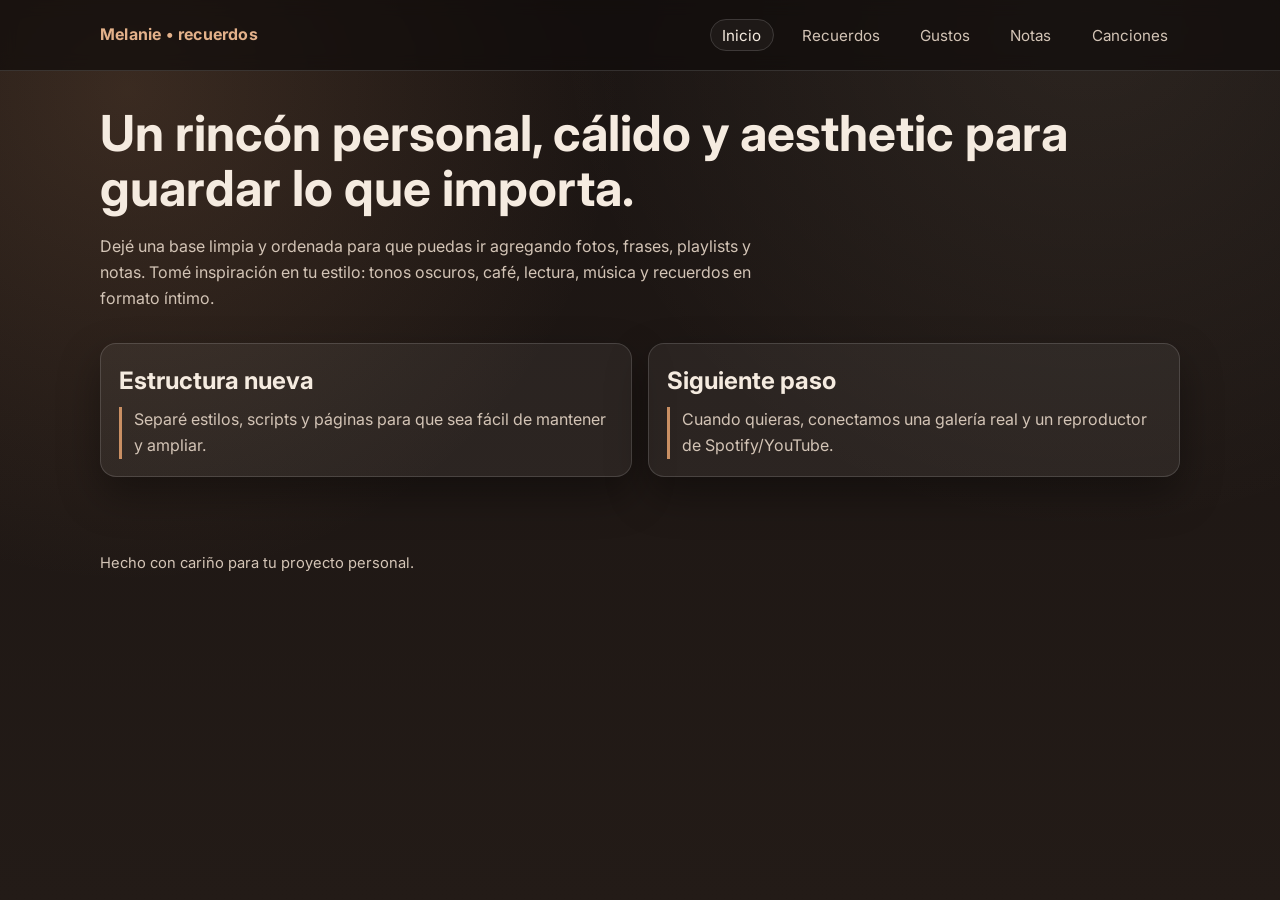
==== index.html @ 5dd6e6ad "Refactoriza sitio personal con estructura modular y tema aesthetic" ====
<!DOCTYPE html>
<html lang="es">
<head>
  <meta charset="UTF-8" />
  <meta name="viewport" content="width=device-width, initial-scale=1.0" />
  <title>Melanie | Inicio</title>
  <meta name="description" content="Espacio personal con recuerdos, gustos, notas y canciones." />
  <link rel="preconnect" href="https://fonts.googleapis.com" />
  <link rel="preconnect" href="https://fonts.gstatic.com" crossorigin />
  <link href="https://fonts.googleapis.com/css2?family=Inter:wght@300;400;600;700&display=swap" rel="stylesheet" />
  <link rel="stylesheet" href="assets/css/style.css" />
</head>
<body>
  <header class="site-header">
    <div class="container nav-wrap">
      <a href="index.html" class="brand">Melanie • recuerdos</a>
      <nav aria-label="principal">
        <ul class="nav-links">
          <li><a href="index.html">Inicio</a></li>
          <li><a href="pages/recuerdos.html">Recuerdos</a></li>
          <li><a href="pages/gustos.html">Gustos</a></li>
          <li><a href="pages/notas.html">Notas</a></li>
          <li><a href="pages/canciones.html">Canciones</a></li>
        </ul>
      </nav>
    </div>
  </header>

  <main>
    <div class="container">
      <section class="hero">
        <h1>Un rincón personal, cálido y aesthetic para guardar lo que importa.</h1>
        <p>
          Dejé una base limpia y ordenada para que puedas ir agregando fotos, frases, playlists y notas.
          Tomé inspiración en tu estilo: tonos oscuros, café, lectura, música y recuerdos en formato íntimo.
        </p>
      </section>

      <section class="grid cols-2">
        <article class="card">
          <h2>Estructura nueva</h2>
          <p class="note">Separé estilos, scripts y páginas para que sea fácil de mantener y ampliar.</p>
        </article>
        <article class="card">
          <h2>Siguiente paso</h2>
          <p class="note">Cuando quieras, conectamos una galería real y un reproductor de Spotify/YouTube.</p>
        </article>
      </section>
    </div>
  </main>

  <footer class="container footer">
    Hecho con cariño para tu proyecto personal.
  </footer>

  <script src="assets/js/main.js" defer></script>
</body>
</html>
---- assets/css/style.css ----
:root {
  --bg: #1b1512;
  --bg-soft: #2a211d;
  --card: rgba(255, 255, 255, 0.06);
  --line: rgba(255, 255, 255, 0.14);
  --text: #f5ebe0;
  --muted: #d3c4b6;
  --accent: #c98f63;
  --accent-soft: #e3b18a;
  --shadow: 0 18px 40px rgba(0, 0, 0, 0.35);
}

* {
  box-sizing: border-box;
  margin: 0;
  padding: 0;
}

html,
body {
  min-height: 100%;
}

body {
  font-family: 'Inter', system-ui, -apple-system, BlinkMacSystemFont, 'Segoe UI', sans-serif;
  color: var(--text);
  background:
    radial-gradient(circle at 10% 10%, rgba(201, 143, 99, 0.18), transparent 35%),
    radial-gradient(circle at 85% 0%, rgba(255, 230, 196, 0.08), transparent 38%),
    linear-gradient(180deg, #1a1412 0%, #231b17 100%);
  line-height: 1.6;
}

img {
  max-width: 100%;
  display: block;
}

.container {
  width: min(1080px, 92%);
  margin: 0 auto;
}

.site-header {
  position: sticky;
  top: 0;
  z-index: 10;
  backdrop-filter: blur(8px);
  background: rgba(17, 12, 10, 0.7);
  border-bottom: 1px solid var(--line);
}

.nav-wrap {
  min-height: 70px;
  display: flex;
  align-items: center;
  justify-content: space-between;
  gap: 1rem;
}

.brand {
  font-weight: 700;
  letter-spacing: 0.2px;
  color: var(--accent-soft);
  text-decoration: none;
}

.nav-links {
  list-style: none;
  display: flex;
  gap: 1rem;
  flex-wrap: wrap;
}

.nav-links a {
  color: var(--muted);
  text-decoration: none;
  font-size: 0.95rem;
  border: 1px solid transparent;
  padding: 0.35rem 0.7rem;
  border-radius: 999px;
  transition: 0.22s ease;
}

.nav-links a:hover,
.nav-links a.active {
  color: var(--text);
  border-color: var(--line);
  background: rgba(255, 255, 255, 0.04);
}

main {
  padding: 2.2rem 0 3.6rem;
}

.hero {
  display: grid;
  gap: 1.2rem;
  margin-bottom: 2rem;
}

.hero h1 {
  font-size: clamp(1.9rem, 5vw, 3.1rem);
  line-height: 1.1;
}

.hero p {
  color: var(--muted);
  max-width: 68ch;
}

.grid {
  display: grid;
  gap: 1rem;
}

.grid.cols-2 {
  grid-template-columns: repeat(2, minmax(0, 1fr));
}

.card {
  background: var(--card);
  border: 1px solid var(--line);
  border-radius: 16px;
  padding: 1.1rem;
  box-shadow: var(--shadow);
}

.card h2,
.card h3 {
  margin-bottom: 0.45rem;
}

.note {
  border-left: 3px solid var(--accent);
  padding-left: 0.8rem;
  color: var(--muted);
}

.footer {
  padding: 1.1rem 0 2rem;
  color: var(--muted);
  font-size: 0.92rem;
}

.page-title {
  margin-bottom: 1.1rem;
  font-size: clamp(1.5rem, 3vw, 2rem);
}

.list {
  list-style: none;
  display: grid;
  gap: 0.65rem;
}

.list li {
  background: rgba(255, 255, 255, 0.04);
  border: 1px solid var(--line);
  border-radius: 12px;
  padding: 0.7rem 0.9rem;
}

@media (max-width: 760px) {
  .grid.cols-2 {
    grid-template-columns: 1fr;
  }

  .nav-wrap {
    flex-direction: column;
    align-items: flex-start;
    padding: 0.8rem 0;
  }
}
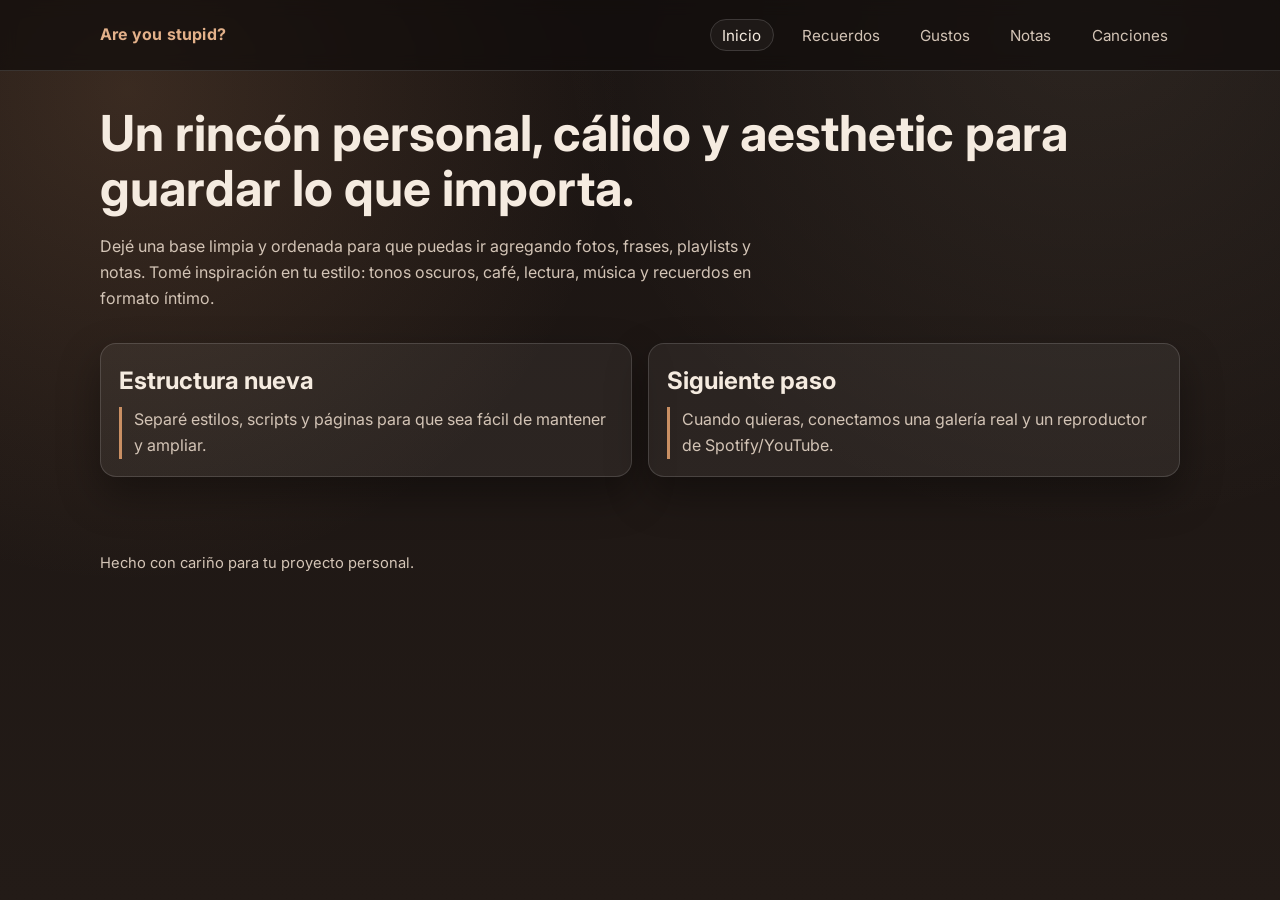
==== commit 1981bf3a: "Update index.html" ====
--- a/index.html
+++ b/index.html
@@ -1,58 +1,61 @@
 <!DOCTYPE html>
 <html lang="es">
+
 <head>
-  <meta charset="UTF-8" />
-  <meta name="viewport" content="width=device-width, initial-scale=1.0" />
-  <title>Melanie | Inicio</title>
-  <meta name="description" content="Espacio personal con recuerdos, gustos, notas y canciones." />
-  <link rel="preconnect" href="https://fonts.googleapis.com" />
-  <link rel="preconnect" href="https://fonts.gstatic.com" crossorigin />
-  <link href="https://fonts.googleapis.com/css2?family=Inter:wght@300;400;600;700&display=swap" rel="stylesheet" />
-  <link rel="stylesheet" href="assets/css/style.css" />
+    <meta charset="UTF-8" />
+    <meta name="viewport" content="width=device-width, initial-scale=1.0" />
+    <title>Melanie | Inicio</title>
+    <meta name="description" content="Espacio personal con recuerdos, gustos, notas y canciones." />
+    <link rel="preconnect" href="https://fonts.googleapis.com" />
+    <link rel="preconnect" href="https://fonts.gstatic.com" crossorigin />
+    <link href="https://fonts.googleapis.com/css2?family=Inter:wght@300;400;600;700&display=swap" rel="stylesheet" />
+    <link rel="stylesheet" href="assets/css/style.css" />
 </head>
+
 <body>
-  <header class="site-header">
-    <div class="container nav-wrap">
-      <a href="index.html" class="brand">Melanie • recuerdos</a>
-      <nav aria-label="principal">
-        <ul class="nav-links">
-          <li><a href="index.html">Inicio</a></li>
-          <li><a href="pages/recuerdos.html">Recuerdos</a></li>
-          <li><a href="pages/gustos.html">Gustos</a></li>
-          <li><a href="pages/notas.html">Notas</a></li>
-          <li><a href="pages/canciones.html">Canciones</a></li>
-        </ul>
-      </nav>
-    </div>
-  </header>
+    <header class="site-header">
+        <div class="container nav-wrap">
+            <a href="index.html" class="brand">Are you stupid?</a>
+            <nav aria-label="principal">
+                <ul class="nav-links">
+                    <li><a href="index.html">Inicio</a></li>
+                    <li><a href="pages/recuerdos.html">Recuerdos</a></li>
+                    <li><a href="pages/gustos.html">Gustos</a></li>
+                    <li><a href="pages/notas.html">Notas</a></li>
+                    <li><a href="pages/canciones.html">Canciones</a></li>
+                </ul>
+            </nav>
+        </div>
+    </header>
 
-  <main>
-    <div class="container">
-      <section class="hero">
-        <h1>Un rincón personal, cálido y aesthetic para guardar lo que importa.</h1>
-        <p>
-          Dejé una base limpia y ordenada para que puedas ir agregando fotos, frases, playlists y notas.
-          Tomé inspiración en tu estilo: tonos oscuros, café, lectura, música y recuerdos en formato íntimo.
-        </p>
-      </section>
+    <main>
+        <div class="container">
+            <section class="hero">
+                <h1>Un rincón personal, cálido y aesthetic para guardar lo que importa.</h1>
+                <p>
+                    Dejé una base limpia y ordenada para que puedas ir agregando fotos, frases, playlists y notas.
+                    Tomé inspiración en tu estilo: tonos oscuros, café, lectura, música y recuerdos en formato íntimo.
+                </p>
+            </section>
 
-      <section class="grid cols-2">
-        <article class="card">
-          <h2>Estructura nueva</h2>
-          <p class="note">Separé estilos, scripts y páginas para que sea fácil de mantener y ampliar.</p>
-        </article>
-        <article class="card">
-          <h2>Siguiente paso</h2>
-          <p class="note">Cuando quieras, conectamos una galería real y un reproductor de Spotify/YouTube.</p>
-        </article>
-      </section>
-    </div>
-  </main>
+            <section class="grid cols-2">
+                <article class="card">
+                    <h2>Estructura nueva</h2>
+                    <p class="note">Separé estilos, scripts y páginas para que sea fácil de mantener y ampliar.</p>
+                </article>
+                <article class="card">
+                    <h2>Siguiente paso</h2>
+                    <p class="note">Cuando quieras, conectamos una galería real y un reproductor de Spotify/YouTube.</p>
+                </article>
+            </section>
+        </div>
+    </main>
 
-  <footer class="container footer">
-    Hecho con cariño para tu proyecto personal.
-  </footer>
+    <footer class="container footer">
+        Hecho con cariño para tu proyecto personal.
+    </footer>
 
-  <script src="assets/js/main.js" defer></script>
+    <script src="assets/js/main.js" defer></script>
 </body>
-</html>
+
+</html>
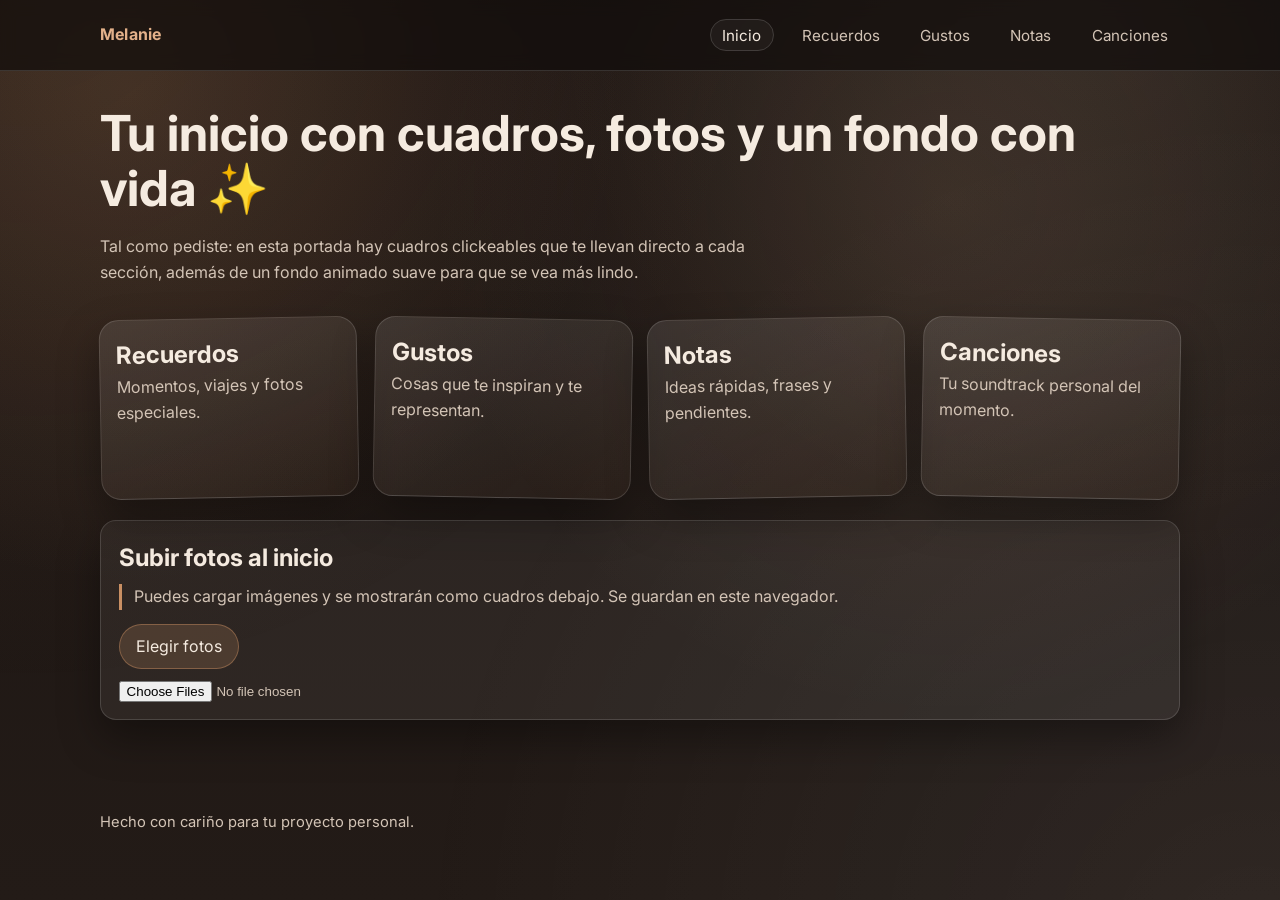
==== commit 349f3774: "Mejora portada con cuadros clickeables, subida de fotos y fondo animado" ====
--- a/index.html
+++ b/index.html
@@ -13,9 +13,11 @@
 </head>
 
 <body>
+    <div class="bg-animation" aria-hidden="true"></div>
+
     <header class="site-header">
         <div class="container nav-wrap">
-            <a href="index.html" class="brand">Are you stupid?</a>
+            <a href="index.html" class="brand">Melanie</a>
             <nav aria-label="principal">
                 <ul class="nav-links">
                     <li><a href="index.html">Inicio</a></li>
@@ -31,23 +33,40 @@
     <main>
         <div class="container">
             <section class="hero">
-                <h1>Un rincón personal, cálido y aesthetic para guardar lo que importa.</h1>
+                <h1>Tu inicio con cuadros, fotos y un fondo con vida ✨</h1>
                 <p>
-                    Dejé una base limpia y ordenada para que puedas ir agregando fotos, frases, playlists y notas.
-                    Tomé inspiración en tu estilo: tonos oscuros, café, lectura, música y recuerdos en formato íntimo.
+                    Tal como pediste: en esta portada hay cuadros clickeables que te llevan directo a cada sección,
+                    además de un fondo animado suave para que se vea más lindo.
                 </p>
             </section>
 
-            <section class="grid cols-2">
-                <article class="card">
-                    <h2>Estructura nueva</h2>
-                    <p class="note">Separé estilos, scripts y páginas para que sea fácil de mantener y ampliar.</p>
-                </article>
-                <article class="card">
-                    <h2>Siguiente paso</h2>
-                    <p class="note">Cuando quieras, conectamos una galería real y un reproductor de Spotify/YouTube.</p>
-                </article>
+            <section class="tiles-grid" aria-label="Secciones rápidas">
+                <a class="section-tile" href="pages/recuerdos.html">
+                    <h2>Recuerdos</h2>
+                    <p>Momentos, viajes y fotos especiales.</p>
+                </a>
+                <a class="section-tile" href="pages/gustos.html">
+                    <h2>Gustos</h2>
+                    <p>Cosas que te inspiran y te representan.</p>
+                </a>
+                <a class="section-tile" href="pages/notas.html">
+                    <h2>Notas</h2>
+                    <p>Ideas rápidas, frases y pendientes.</p>
+                </a>
+                <a class="section-tile" href="pages/canciones.html">
+                    <h2>Canciones</h2>
+                    <p>Tu soundtrack personal del momento.</p>
+                </a>
             </section>
+
+            <section class="upload card" id="fotos-inicio">
+                <h2>Subir fotos al inicio</h2>
+                <p class="note">Puedes cargar imágenes y se mostrarán como cuadros debajo. Se guardan en este navegador.</p>
+                <label for="photoUpload" class="upload-label">Elegir fotos</label>
+                <input id="photoUpload" type="file" accept="image/*" multiple />
+            </section>
+
+            <section id="photoGallery" class="photo-grid" aria-live="polite"></section>
         </div>
     </main>
 
@@ -58,4 +77,4 @@
     <script src="assets/js/main.js" defer></script>
 </body>
 
-</html>+</html>
--- a/assets/css/style.css
+++ b/assets/css/style.css
@@ -22,6 +22,7 @@
 }
 
 body {
+  position: relative;
   font-family: 'Inter', system-ui, -apple-system, BlinkMacSystemFont, 'Segoe UI', sans-serif;
   color: var(--text);
   background:
@@ -29,11 +30,44 @@
     radial-gradient(circle at 85% 0%, rgba(255, 230, 196, 0.08), transparent 38%),
     linear-gradient(180deg, #1a1412 0%, #231b17 100%);
   line-height: 1.6;
+  overflow-x: hidden;
+}
+
+.bg-animation {
+  position: fixed;
+  inset: -30vmax;
+  pointer-events: none;
+  z-index: 0;
+  background:
+    radial-gradient(circle at 20% 20%, rgba(201, 143, 99, 0.09), transparent 35%),
+    radial-gradient(circle at 65% 35%, rgba(227, 177, 138, 0.12), transparent 30%),
+    radial-gradient(circle at 80% 80%, rgba(255, 255, 255, 0.06), transparent 40%);
+  animation: floatingGlow 16s ease-in-out infinite alternate;
+}
+
+@keyframes floatingGlow {
+  from {
+    transform: translate3d(-2%, -1%, 0) scale(1);
+    filter: blur(0);
+  }
+
+  to {
+    transform: translate3d(2%, 1%, 0) scale(1.08);
+    filter: blur(3px);
+  }
 }
 
 img {
   max-width: 100%;
   display: block;
+}
+
+.container,
+.site-header,
+main,
+.footer {
+  position: relative;
+  z-index: 1;
 }
 
 .container {
@@ -137,6 +171,79 @@
   color: var(--muted);
 }
 
+.tiles-grid {
+  display: grid;
+  grid-template-columns: repeat(4, minmax(0, 1fr));
+  gap: 1rem;
+  margin-bottom: 1.4rem;
+}
+
+.section-tile {
+  min-height: 180px;
+  padding: 1rem;
+  border: 1px solid var(--line);
+  border-radius: 20px;
+  background: linear-gradient(160deg, rgba(255, 255, 255, 0.1), rgba(201, 143, 99, 0.05));
+  text-decoration: none;
+  color: var(--text);
+  box-shadow: var(--shadow);
+  transform: rotate(-1deg);
+  transition: transform 0.25s ease, border-color 0.25s ease, background 0.25s ease;
+}
+
+.section-tile:nth-child(even) {
+  transform: rotate(1deg);
+}
+
+.section-tile:hover {
+  transform: translateY(-6px) rotate(0deg);
+  border-color: rgba(227, 177, 138, 0.6);
+  background: linear-gradient(160deg, rgba(255, 255, 255, 0.16), rgba(201, 143, 99, 0.12));
+}
+
+.section-tile p {
+  color: var(--muted);
+}
+
+.upload {
+  margin-bottom: 1rem;
+}
+
+.upload-label {
+  display: inline-block;
+  margin-top: 0.9rem;
+  margin-bottom: 0.7rem;
+  padding: 0.55rem 1rem;
+  border-radius: 999px;
+  background: rgba(201, 143, 99, 0.2);
+  border: 1px solid rgba(201, 143, 99, 0.45);
+  cursor: pointer;
+}
+
+#photoUpload {
+  display: block;
+  color: var(--muted);
+}
+
+.photo-grid {
+  display: grid;
+  grid-template-columns: repeat(3, minmax(0, 1fr));
+  gap: 1rem;
+}
+
+.photo-item {
+  border: 1px solid var(--line);
+  border-radius: 16px;
+  overflow: hidden;
+  background: rgba(255, 255, 255, 0.04);
+}
+
+.photo-item img {
+  width: 100%;
+  height: 220px;
+  object-fit: cover;
+}
+
 .footer {
   padding: 1.1rem 0 2rem;
   color: var(--muted);
@@ -159,6 +266,16 @@
   border: 1px solid var(--line);
   border-radius: 12px;
   padding: 0.7rem 0.9rem;
+}
+
+@media (max-width: 920px) {
+  .tiles-grid {
+    grid-template-columns: repeat(2, minmax(0, 1fr));
+  }
+
+  .photo-grid {
+    grid-template-columns: repeat(2, minmax(0, 1fr));
+  }
 }
 
 @media (max-width: 760px) {
@@ -171,4 +288,9 @@
     align-items: flex-start;
     padding: 0.8rem 0;
   }
-}
+
+  .tiles-grid,
+  .photo-grid {
+    grid-template-columns: 1fr;
+  }
+}
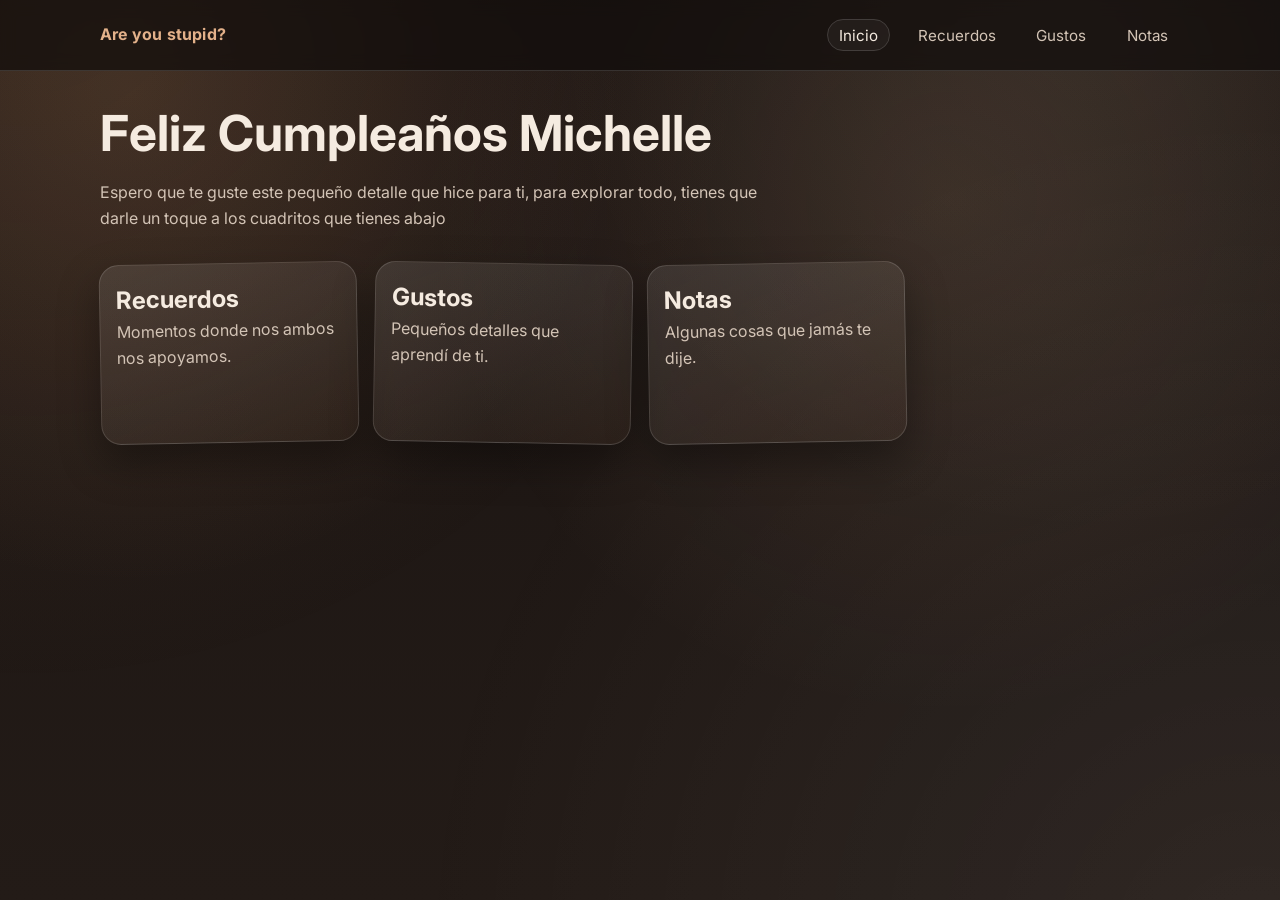
==== commit a0ff6713: "." ====
--- a/index.html
+++ b/index.html
@@ -17,14 +17,13 @@
 
     <header class="site-header">
         <div class="container nav-wrap">
-            <a href="index.html" class="brand">Melanie</a>
+            <a href="index.html" class="brand">Are you stupid?</a>
             <nav aria-label="principal">
                 <ul class="nav-links">
                     <li><a href="index.html">Inicio</a></li>
                     <li><a href="pages/recuerdos.html">Recuerdos</a></li>
                     <li><a href="pages/gustos.html">Gustos</a></li>
                     <li><a href="pages/notas.html">Notas</a></li>
-                    <li><a href="pages/canciones.html">Canciones</a></li>
                 </ul>
             </nav>
         </div>
@@ -33,48 +32,33 @@
     <main>
         <div class="container">
             <section class="hero">
-                <h1>Tu inicio con cuadros, fotos y un fondo con vida ✨</h1>
+                <h1>Feliz Cumpleaños Michelle</h1>
                 <p>
-                    Tal como pediste: en esta portada hay cuadros clickeables que te llevan directo a cada sección,
-                    además de un fondo animado suave para que se vea más lindo.
+                    Espero que te guste este pequeño detalle que hice para ti, para explorar todo, tienes que darle un
+                    toque a los cuadritos que tienes abajo
                 </p>
             </section>
 
             <section class="tiles-grid" aria-label="Secciones rápidas">
                 <a class="section-tile" href="pages/recuerdos.html">
                     <h2>Recuerdos</h2>
-                    <p>Momentos, viajes y fotos especiales.</p>
+                    <p>Momentos donde nos ambos nos apoyamos.</p>
                 </a>
                 <a class="section-tile" href="pages/gustos.html">
                     <h2>Gustos</h2>
-                    <p>Cosas que te inspiran y te representan.</p>
+                    <p>Pequeños detalles que aprendí de ti.</p>
                 </a>
                 <a class="section-tile" href="pages/notas.html">
                     <h2>Notas</h2>
-                    <p>Ideas rápidas, frases y pendientes.</p>
-                </a>
-                <a class="section-tile" href="pages/canciones.html">
-                    <h2>Canciones</h2>
-                    <p>Tu soundtrack personal del momento.</p>
+                    <p>Algunas cosas que jamás te dije.</p>
                 </a>
             </section>
 
-            <section class="upload card" id="fotos-inicio">
-                <h2>Subir fotos al inicio</h2>
-                <p class="note">Puedes cargar imágenes y se mostrarán como cuadros debajo. Se guardan en este navegador.</p>
-                <label for="photoUpload" class="upload-label">Elegir fotos</label>
-                <input id="photoUpload" type="file" accept="image/*" multiple />
-            </section>
-
-            <section id="photoGallery" class="photo-grid" aria-live="polite"></section>
         </div>
     </main>
 
-    <footer class="container footer">
-        Hecho con cariño para tu proyecto personal.
-    </footer>
 
     <script src="assets/js/main.js" defer></script>
 </body>
 
-</html>
+</html>
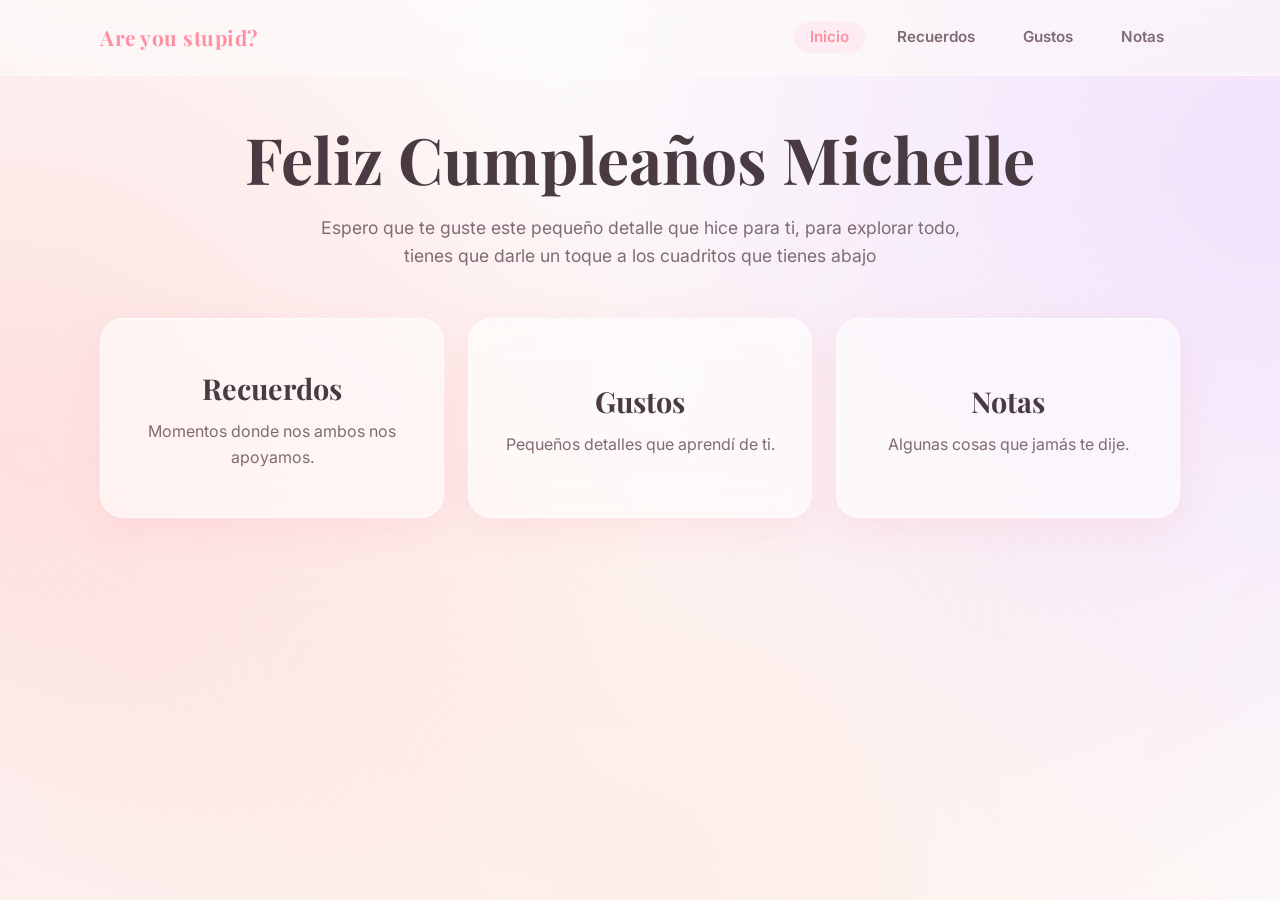
==== commit 22b3632c: "." ====
--- a/index.html
+++ b/index.html
@@ -9,6 +9,8 @@
     <link rel="preconnect" href="https://fonts.googleapis.com" />
     <link rel="preconnect" href="https://fonts.gstatic.com" crossorigin />
     <link href="https://fonts.googleapis.com/css2?family=Inter:wght@300;400;600;700&display=swap" rel="stylesheet" />
+    <link href="https://fonts.googleapis.com/css2?family=Playfair+Display:ital,wght@0,600;0,700;1,600&display=swap"
+        rel="stylesheet">
     <link rel="stylesheet" href="assets/css/style.css" />
 </head>
 
--- a/assets/css/style.css
+++ b/assets/css/style.css
@@ -1,13 +1,13 @@
 :root {
-  --bg: #1b1512;
-  --bg-soft: #2a211d;
-  --card: rgba(255, 255, 255, 0.06);
-  --line: rgba(255, 255, 255, 0.14);
-  --text: #f5ebe0;
-  --muted: #d3c4b6;
-  --accent: #c98f63;
-  --accent-soft: #e3b18a;
-  --shadow: 0 18px 40px rgba(0, 0, 0, 0.35);
+  /* Paleta "Aesthetic" suave */
+  --bg: #fdfbfb;
+  --card: rgba(255, 255, 255, 0.55);
+  --line: rgba(255, 255, 255, 0.8);
+  --text: #4a3b42;
+  --muted: #806b74;
+  --accent: #ff8fa3;
+  --accent-soft: #ffb7b2;
+  --shadow: 0 12px 40px rgba(255, 143, 163, 0.15);
 }
 
 * {
@@ -23,37 +23,43 @@
 
 body {
   position: relative;
-  font-family: 'Inter', system-ui, -apple-system, BlinkMacSystemFont, 'Segoe UI', sans-serif;
-  color: var(--text);
-  background:
-    radial-gradient(circle at 10% 10%, rgba(201, 143, 99, 0.18), transparent 35%),
-    radial-gradient(circle at 85% 0%, rgba(255, 230, 196, 0.08), transparent 38%),
-    linear-gradient(180deg, #1a1412 0%, #231b17 100%);
+  font-family: 'Inter', system-ui, sans-serif;
+  color: var(--text);
+  background: var(--bg);
   line-height: 1.6;
   overflow-x: hidden;
 }
 
+/* Títulos más elegantes */
+h1,
+h2,
+h3,
+.brand {
+  font-family: 'Playfair Display', serif;
+  font-weight: 700;
+}
+
+/* Animación de fondo estilo cielo mágico */
 .bg-animation {
   position: fixed;
-  inset: -30vmax;
+  inset: -20vmax;
   pointer-events: none;
   z-index: 0;
   background:
-    radial-gradient(circle at 20% 20%, rgba(201, 143, 99, 0.09), transparent 35%),
-    radial-gradient(circle at 65% 35%, rgba(227, 177, 138, 0.12), transparent 30%),
-    radial-gradient(circle at 80% 80%, rgba(255, 255, 255, 0.06), transparent 40%);
-  animation: floatingGlow 16s ease-in-out infinite alternate;
+    radial-gradient(circle at 15% 50%, rgba(255, 183, 178, 0.4), transparent 40%),
+    radial-gradient(circle at 85% 30%, rgba(226, 187, 253, 0.4), transparent 40%),
+    radial-gradient(circle at 50% 80%, rgba(255, 223, 211, 0.5), transparent 50%);
+  animation: floatingGlow 12s ease-in-out infinite alternate;
+  filter: blur(40px);
 }
 
 @keyframes floatingGlow {
   from {
-    transform: translate3d(-2%, -1%, 0) scale(1);
-    filter: blur(0);
+    transform: translate3d(-3%, -2%, 0) scale(1);
   }
 
   to {
-    transform: translate3d(2%, 1%, 0) scale(1.08);
-    filter: blur(3px);
+    transform: translate3d(3%, 2%, 0) scale(1.05);
   }
 }
 
@@ -75,17 +81,19 @@
   margin: 0 auto;
 }
 
+/* Menú de navegación cristalino */
 .site-header {
   position: sticky;
   top: 0;
   z-index: 10;
-  backdrop-filter: blur(8px);
-  background: rgba(17, 12, 10, 0.7);
-  border-bottom: 1px solid var(--line);
+  backdrop-filter: blur(12px);
+  -webkit-backdrop-filter: blur(12px);
+  background: rgba(253, 251, 251, 0.6);
+  border-bottom: 1px solid rgba(255, 255, 255, 0.5);
 }
 
 .nav-wrap {
-  min-height: 70px;
+  min-height: 75px;
   display: flex;
   align-items: center;
   justify-content: space-between;
@@ -93,9 +101,9 @@
 }
 
 .brand {
-  font-weight: 700;
-  letter-spacing: 0.2px;
-  color: var(--accent-soft);
+  font-size: 1.3rem;
+  letter-spacing: 0.5px;
+  color: var(--accent);
   text-decoration: none;
 }
 
@@ -110,172 +118,129 @@
   color: var(--muted);
   text-decoration: none;
   font-size: 0.95rem;
-  border: 1px solid transparent;
-  padding: 0.35rem 0.7rem;
+  font-weight: 600;
+  padding: 0.4rem 1rem;
   border-radius: 999px;
-  transition: 0.22s ease;
+  transition: all 0.3s ease;
 }
 
 .nav-links a:hover,
 .nav-links a.active {
-  color: var(--text);
-  border-color: var(--line);
-  background: rgba(255, 255, 255, 0.04);
+  color: var(--accent);
+  background: rgba(255, 143, 163, 0.1);
 }
 
 main {
-  padding: 2.2rem 0 3.6rem;
+  padding: 3rem 0 4rem;
 }
 
 .hero {
   display: grid;
   gap: 1.2rem;
-  margin-bottom: 2rem;
+  margin-bottom: 3rem;
+  text-align: center;
 }
 
 .hero h1 {
-  font-size: clamp(1.9rem, 5vw, 3.1rem);
+  font-size: clamp(2.5rem, 6vw, 4rem);
   line-height: 1.1;
+  color: var(--text);
 }
 
 .hero p {
   color: var(--muted);
-  max-width: 68ch;
+  max-width: 60ch;
+  margin: 0 auto;
+  font-size: 1.1rem;
 }
 
 .grid {
   display: grid;
-  gap: 1rem;
+  gap: 1.5rem;
 }
 
 .grid.cols-2 {
   grid-template-columns: repeat(2, minmax(0, 1fr));
 }
 
-.card {
+/* Efecto Glassmorphism para las tarjetas */
+.card,
+.section-tile,
+.list li {
   background: var(--card);
+  backdrop-filter: blur(16px);
+  -webkit-backdrop-filter: blur(16px);
   border: 1px solid var(--line);
-  border-radius: 16px;
-  padding: 1.1rem;
+  border-radius: 24px;
+  padding: 1.8rem;
   box-shadow: var(--shadow);
 }
 
 .card h2,
 .card h3 {
-  margin-bottom: 0.45rem;
+  margin-bottom: 0.8rem;
+  color: var(--accent);
 }
 
 .note {
-  border-left: 3px solid var(--accent);
-  padding-left: 0.8rem;
-  color: var(--muted);
+  border-left: 3px solid var(--accent-soft);
+  padding-left: 1rem;
+  color: var(--muted);
+  font-style: italic;
 }
 
 .tiles-grid {
   display: grid;
-  grid-template-columns: repeat(4, minmax(0, 1fr));
-  gap: 1rem;
-  margin-bottom: 1.4rem;
-}
-
+  grid-template-columns: repeat(3, minmax(0, 1fr));
+  gap: 1.5rem;
+  margin-bottom: 2rem;
+}
+
+/* Animación "Bouncy" para los cuadros principales */
 .section-tile {
-  min-height: 180px;
-  padding: 1rem;
-  border: 1px solid var(--line);
-  border-radius: 20px;
-  background: linear-gradient(160deg, rgba(255, 255, 255, 0.1), rgba(201, 143, 99, 0.05));
   text-decoration: none;
   color: var(--text);
-  box-shadow: var(--shadow);
-  transform: rotate(-1deg);
-  transition: transform 0.25s ease, border-color 0.25s ease, background 0.25s ease;
-}
-
-.section-tile:nth-child(even) {
-  transform: rotate(1deg);
+  display: flex;
+  flex-direction: column;
+  justify-content: center;
+  align-items: center;
+  text-align: center;
+  min-height: 200px;
+  transition: all 0.4s cubic-bezier(0.175, 0.885, 0.32, 1.275);
+}
+
+.section-tile h2 {
+  font-size: 1.8rem;
+  margin-bottom: 0.5rem;
+  color: var(--text);
+  transition: color 0.3s ease;
 }
 
 .section-tile:hover {
-  transform: translateY(-6px) rotate(0deg);
-  border-color: rgba(227, 177, 138, 0.6);
-  background: linear-gradient(160deg, rgba(255, 255, 255, 0.16), rgba(201, 143, 99, 0.12));
+  transform: translateY(-12px);
+  box-shadow: 0 20px 40px rgba(226, 187, 253, 0.3);
+  background: rgba(255, 255, 255, 0.8);
+  border-color: #fff;
+}
+
+.section-tile:hover h2 {
+  color: var(--accent);
 }
 
 .section-tile p {
   color: var(--muted);
-}
-
-.upload {
-  margin-bottom: 1rem;
-}
-
-.upload-label {
-  display: inline-block;
-  margin-top: 0.9rem;
-  margin-bottom: 0.7rem;
-  padding: 0.55rem 1rem;
-  border-radius: 999px;
-  background: rgba(201, 143, 99, 0.2);
-  border: 1px solid rgba(201, 143, 99, 0.45);
-  cursor: pointer;
-}
-
-#photoUpload {
-  display: block;
-  color: var(--muted);
-}
-
-.photo-grid {
-  display: grid;
-  grid-template-columns: repeat(3, minmax(0, 1fr));
-  gap: 1rem;
-}
-
-.photo-item {
-  border: 1px solid var(--line);
-  border-radius: 16px;
-  overflow: hidden;
-  background: rgba(255, 255, 255, 0.04);
-}
-
-.photo-item img {
-  width: 100%;
-  height: 220px;
-  object-fit: cover;
-}
-
-.footer {
-  padding: 1.1rem 0 2rem;
-  color: var(--muted);
-  font-size: 0.92rem;
-}
-
-.page-title {
-  margin-bottom: 1.1rem;
-  font-size: clamp(1.5rem, 3vw, 2rem);
 }
 
 .list {
   list-style: none;
   display: grid;
-  gap: 0.65rem;
-}
-
-.list li {
-  background: rgba(255, 255, 255, 0.04);
-  border: 1px solid var(--line);
-  border-radius: 12px;
-  padding: 0.7rem 0.9rem;
+  gap: 1rem;
 }
 
 @media (max-width: 920px) {
   .tiles-grid {
     grid-template-columns: repeat(2, minmax(0, 1fr));
   }
-
-  .photo-grid {
-    grid-template-columns: repeat(2, minmax(0, 1fr));
-  }
 }
 
 @media (max-width: 760px) {
@@ -283,14 +248,12 @@
     grid-template-columns: 1fr;
   }
 
+  .tiles-grid {
+    grid-template-columns: 1fr;
+  }
+
   .nav-wrap {
     flex-direction: column;
-    align-items: flex-start;
-    padding: 0.8rem 0;
-  }
-
-  .tiles-grid,
-  .photo-grid {
-    grid-template-columns: 1fr;
-  }
-}
+    padding: 1rem 0;
+  }
+}
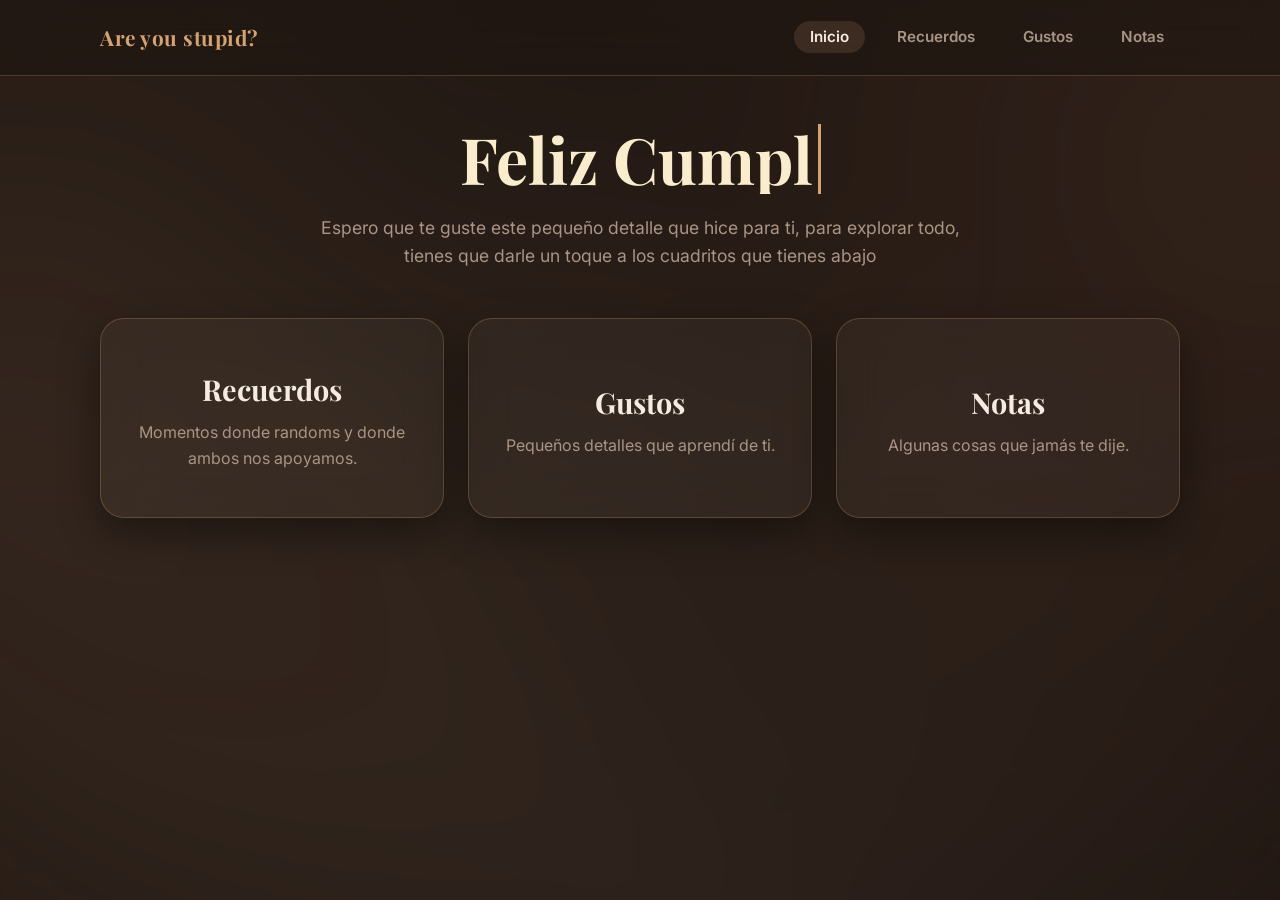
==== commit 492abf47: "." ====
--- a/index.html
+++ b/index.html
@@ -34,7 +34,7 @@
     <main>
         <div class="container">
             <section class="hero">
-                <h1>Feliz Cumpleaños Michelle</h1>
+                <h1 id="typewriter">Feliz Cumpleaños Michelle</h1>
                 <p>
                     Espero que te guste este pequeño detalle que hice para ti, para explorar todo, tienes que darle un
                     toque a los cuadritos que tienes abajo
@@ -44,7 +44,7 @@
             <section class="tiles-grid" aria-label="Secciones rápidas">
                 <a class="section-tile" href="pages/recuerdos.html">
                     <h2>Recuerdos</h2>
-                    <p>Momentos donde nos ambos nos apoyamos.</p>
+                    <p>Momentos donde randoms y donde ambos nos apoyamos.</p>
                 </a>
                 <a class="section-tile" href="pages/gustos.html">
                     <h2>Gustos</h2>
--- a/assets/css/style.css
+++ b/assets/css/style.css
@@ -1,13 +1,12 @@
 :root {
-  /* Paleta "Aesthetic" suave */
-  --bg: #fdfbfb;
-  --card: rgba(255, 255, 255, 0.55);
-  --line: rgba(255, 255, 255, 0.8);
-  --text: #4a3b42;
-  --muted: #806b74;
-  --accent: #ff8fa3;
-  --accent-soft: #ffb7b2;
-  --shadow: 0 12px 40px rgba(255, 143, 163, 0.15);
+  --bg: #1f1612;
+  --card: rgba(245, 235, 224, 0.04);
+  --line: rgba(212, 163, 115, 0.25);
+  --text: #f5ebe0;
+  --muted: #a89585;
+  --accent: #d4a373;
+  --accent-soft: #faedcd;
+  --shadow: 0 15px 40px rgba(0, 0, 0, 0.4);
 }
 
 * {
@@ -30,7 +29,6 @@
   overflow-x: hidden;
 }
 
-/* Títulos más elegantes */
 h1,
 h2,
 h3,
@@ -39,18 +37,17 @@
   font-weight: 700;
 }
 
-/* Animación de fondo estilo cielo mágico */
 .bg-animation {
   position: fixed;
   inset: -20vmax;
   pointer-events: none;
   z-index: 0;
   background:
-    radial-gradient(circle at 15% 50%, rgba(255, 183, 178, 0.4), transparent 40%),
-    radial-gradient(circle at 85% 30%, rgba(226, 187, 253, 0.4), transparent 40%),
-    radial-gradient(circle at 50% 80%, rgba(255, 223, 211, 0.5), transparent 50%);
-  animation: floatingGlow 12s ease-in-out infinite alternate;
-  filter: blur(40px);
+    radial-gradient(circle at 15% 50%, rgba(212, 163, 115, 0.12), transparent 45%),
+    radial-gradient(circle at 85% 30%, rgba(156, 102, 68, 0.15), transparent 45%),
+    radial-gradient(circle at 50% 80%, rgba(227, 188, 154, 0.08), transparent 50%);
+  animation: floatingGlow 15s ease-in-out infinite alternate;
+  filter: blur(50px);
 }
 
 @keyframes floatingGlow {
@@ -81,15 +78,14 @@
   margin: 0 auto;
 }
 
-/* Menú de navegación cristalino */
 .site-header {
   position: sticky;
   top: 0;
   z-index: 10;
-  backdrop-filter: blur(12px);
-  -webkit-backdrop-filter: blur(12px);
-  background: rgba(253, 251, 251, 0.6);
-  border-bottom: 1px solid rgba(255, 255, 255, 0.5);
+  backdrop-filter: blur(16px);
+  -webkit-backdrop-filter: blur(16px);
+  background: rgba(31, 22, 18, 0.6);
+  border-bottom: 1px solid var(--line);
 }
 
 .nav-wrap {
@@ -126,8 +122,8 @@
 
 .nav-links a:hover,
 .nav-links a.active {
-  color: var(--accent);
-  background: rgba(255, 143, 163, 0.1);
+  color: var(--text);
+  background: rgba(212, 163, 115, 0.15);
 }
 
 main {
@@ -144,7 +140,7 @@
 .hero h1 {
   font-size: clamp(2.5rem, 6vw, 4rem);
   line-height: 1.1;
-  color: var(--text);
+  color: var(--accent-soft);
 }
 
 .hero p {
@@ -163,13 +159,12 @@
   grid-template-columns: repeat(2, minmax(0, 1fr));
 }
 
-/* Efecto Glassmorphism para las tarjetas */
 .card,
 .section-tile,
 .list li {
   background: var(--card);
-  backdrop-filter: blur(16px);
-  -webkit-backdrop-filter: blur(16px);
+  backdrop-filter: blur(20px);
+  -webkit-backdrop-filter: blur(20px);
   border: 1px solid var(--line);
   border-radius: 24px;
   padding: 1.8rem;
@@ -183,7 +178,7 @@
 }
 
 .note {
-  border-left: 3px solid var(--accent-soft);
+  border-left: 3px solid var(--accent);
   padding-left: 1rem;
   color: var(--muted);
   font-style: italic;
@@ -196,7 +191,6 @@
   margin-bottom: 2rem;
 }
 
-/* Animación "Bouncy" para los cuadros principales */
 .section-tile {
   text-decoration: none;
   color: var(--text);
@@ -218,9 +212,9 @@
 
 .section-tile:hover {
   transform: translateY(-12px);
-  box-shadow: 0 20px 40px rgba(226, 187, 253, 0.3);
-  background: rgba(255, 255, 255, 0.8);
-  border-color: #fff;
+  box-shadow: 0 20px 40px rgba(0, 0, 0, 0.6);
+  background: rgba(245, 235, 224, 0.08);
+  border-color: rgba(212, 163, 115, 0.6);
 }
 
 .section-tile:hover h2 {
@@ -237,6 +231,75 @@
   gap: 1rem;
 }
 
+.custom-audio-player {
+  background: rgba(245, 235, 224, 0.08);
+  border-radius: 16px;
+  padding: 1rem;
+  margin-top: 1.5rem;
+  backdrop-filter: blur(10px);
+  border: 1px solid var(--line);
+  box-shadow: var(--shadow);
+}
+
+.player-controls {
+  display: flex;
+  align-items: center;
+  gap: 1rem;
+}
+
+.play-btn {
+  background-color: #fff;
+  border: none;
+  width: 45px;
+  height: 45px;
+  border-radius: 50%;
+  cursor: pointer;
+  display: flex;
+  justify-content: center;
+  align-items: center;
+  box-shadow: 0 4px 10px rgba(0, 0, 0, 0.3);
+  transition: transform 0.2s ease, box-shadow 0.2s ease;
+}
+
+.play-btn:hover {
+  transform: scale(1.05);
+  box-shadow: 0 6px 15px rgba(212, 163, 115, 0.4);
+}
+
+.play-icon {
+  color: var(--bg);
+  font-size: 1.3rem;
+  margin-left: 3px;
+}
+
+.seek-bar {
+  flex-grow: 1;
+  -webkit-appearance: none;
+  appearance: none;
+  background: rgba(255, 255, 255, 0.2);
+  height: 6px;
+  border-radius: 5px;
+  outline: none;
+  cursor: pointer;
+}
+
+.seek-bar::-webkit-slider-thumb {
+  -webkit-appearance: none;
+  appearance: none;
+  width: 14px;
+  height: 14px;
+  border-radius: 50%;
+  background: var(--accent);
+  cursor: pointer;
+  border: 2px solid #fff;
+  box-shadow: 0 2px 5px rgba(0, 0, 0, 0.3);
+}
+
+.time-display {
+  color: var(--muted);
+  font-size: 0.9rem;
+}
+
 @media (max-width: 920px) {
   .tiles-grid {
     grid-template-columns: repeat(2, minmax(0, 1fr));
@@ -256,4 +319,53 @@
     flex-direction: column;
     padding: 1rem 0;
   }
+}
+
+.card,
+.list li {
+  opacity: 0;
+  transform: translateY(40px);
+  transition: opacity 0.8s ease-out, transform 0.8s ease-out, box-shadow 0.3s ease, border-color 0.3s ease;
+}
+
+.card.visible,
+.list li.visible {
+  opacity: 1;
+  transform: translateY(0);
+}
+
+.card:hover {
+  transform: translateY(-8px);
+  box-shadow: 0 20px 40px rgba(0, 0, 0, 0.6);
+  border-color: rgba(212, 163, 115, 0.6);
+  background: rgba(245, 235, 224, 0.08);
+}
+
+#typewriter {
+  border-right: 3px solid var(--accent);
+  white-space: nowrap;
+  overflow: hidden;
+  margin: 0 auto;
+  padding-right: 5px;
+  animation: blink-cursor 0.7s step-end infinite;
+}
+
+@media (max-width: 500px) {
+  #typewriter {
+    white-space: normal;
+    border-right: none;
+    animation: none;
+  }
+}
+
+@keyframes blink-cursor {
+
+  from,
+  to {
+    border-color: transparent
+  }
+
+  50% {
+    border-color: var(--accent);
+  }
 }
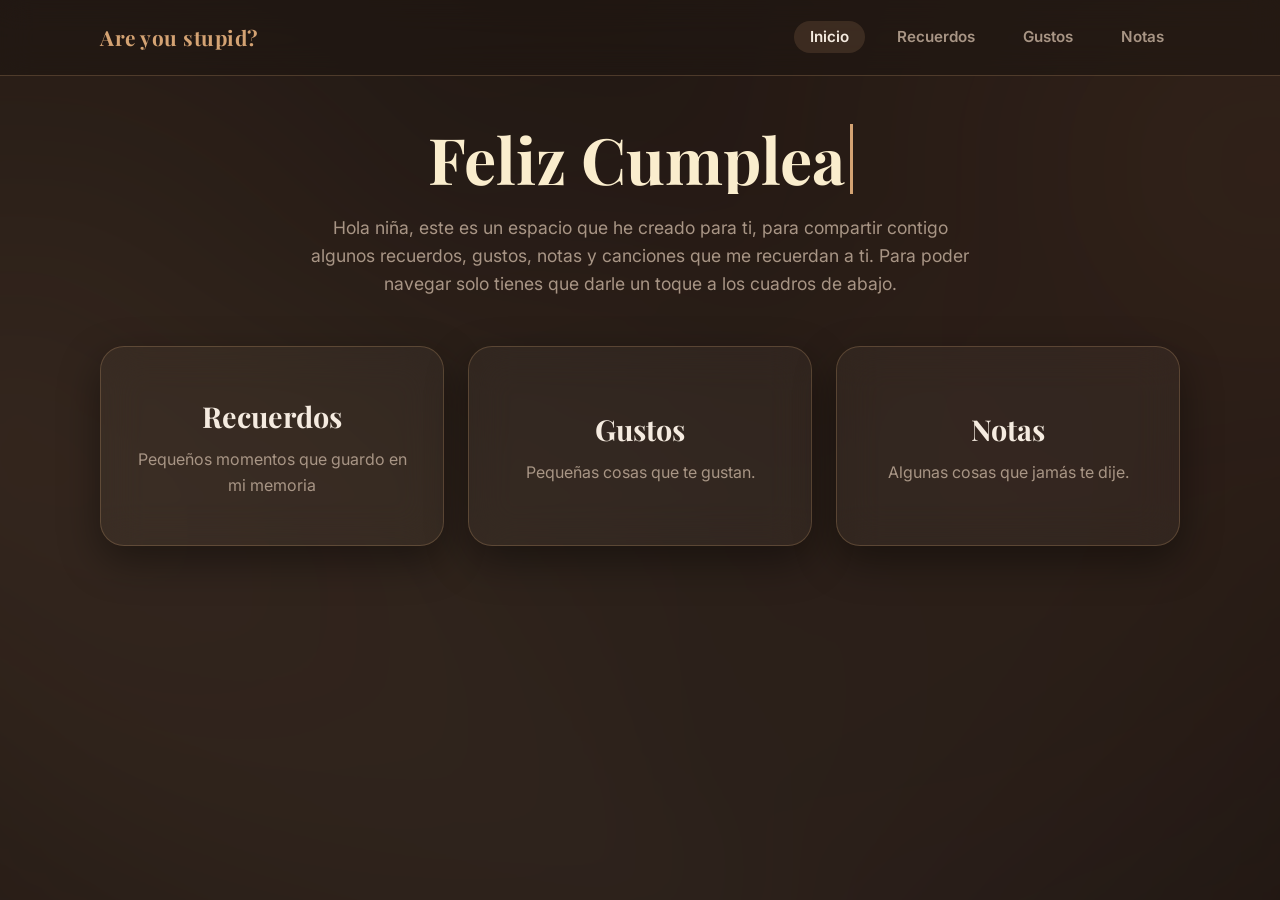
==== commit 5fdf347a: "." ====
--- a/index.html
+++ b/index.html
@@ -36,19 +36,20 @@
             <section class="hero">
                 <h1 id="typewriter">Feliz Cumpleaños Michelle</h1>
                 <p>
-                    Espero que te guste este pequeño detalle que hice para ti, para explorar todo, tienes que darle un
-                    toque a los cuadritos que tienes abajo
+                    Hola niña, este es un espacio que he creado para ti, para compartir contigo algunos recuerdos, gustos, 
+                    notas y canciones que me recuerdan a ti. 
+                    Para poder navegar solo tienes que darle un toque a los cuadros de abajo.
                 </p>
             </section>
 
             <section class="tiles-grid" aria-label="Secciones rápidas">
                 <a class="section-tile" href="pages/recuerdos.html">
                     <h2>Recuerdos</h2>
-                    <p>Momentos donde randoms y donde ambos nos apoyamos.</p>
+                    <p>Pequeños momentos que guardo en mi memoria</p>
                 </a>
                 <a class="section-tile" href="pages/gustos.html">
                     <h2>Gustos</h2>
-                    <p>Pequeños detalles que aprendí de ti.</p>
+                    <p>Pequeñas cosas que te gustan.</p>
                 </a>
                 <a class="section-tile" href="pages/notas.html">
                     <h2>Notas</h2>
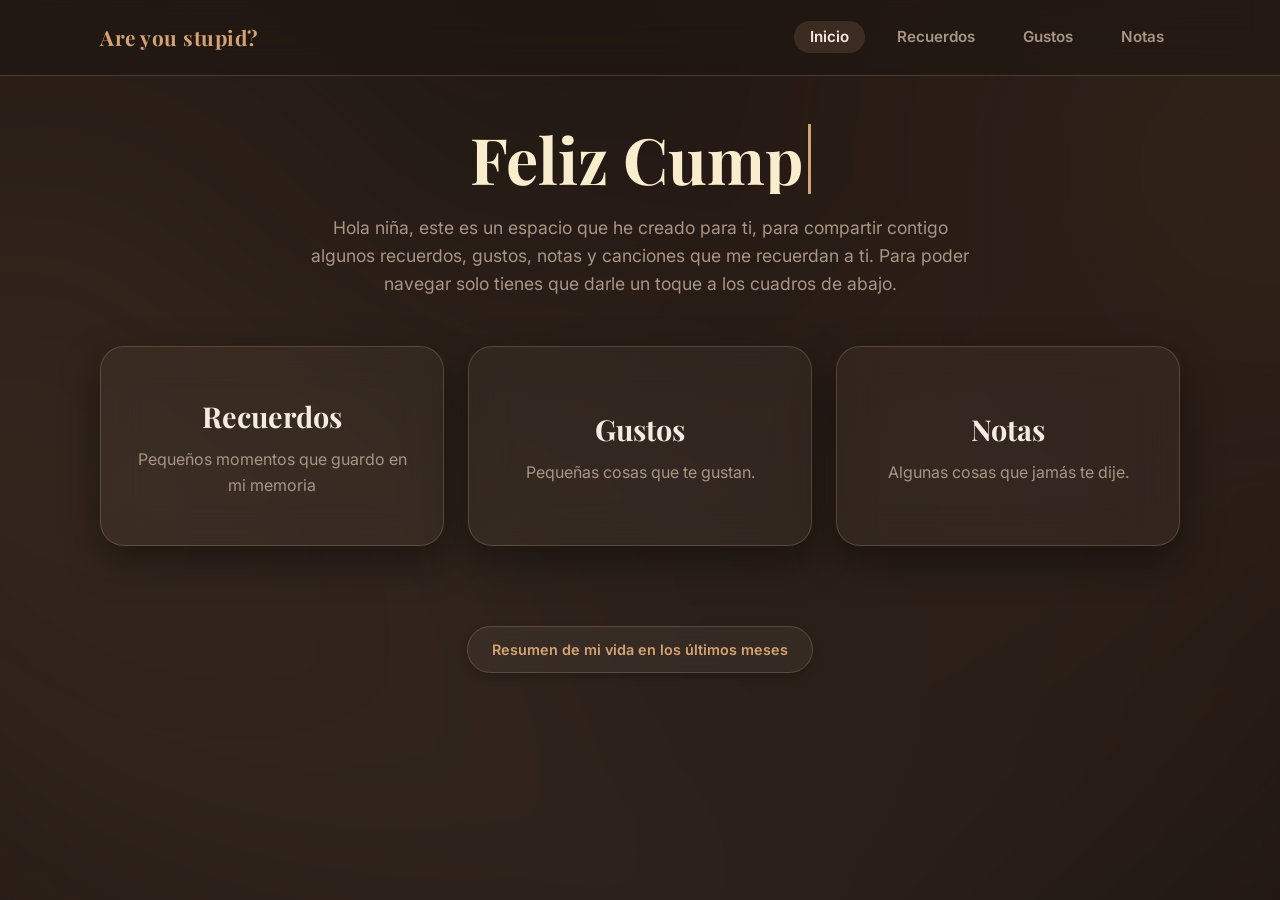
==== commit 933ca1b2: "." ====
--- a/index.html
+++ b/index.html
@@ -58,6 +58,15 @@
             </section>
 
         </div>
+
+        <section class="tiles-grid" aria-label="Secciones rápidas">
+                </section>
+
+            <div class="summary-btn-container">
+                <a href="pages/resumen.html" class="btn-summary">Resumen de mi vida en los últimos meses</a>
+            </div>
+
+        </div> </main>
     </main>
 
 
--- a/assets/css/style.css
+++ b/assets/css/style.css
@@ -368,4 +368,36 @@
   50% {
     border-color: var(--accent);
   }
+}
+
+.summary-btn-container {
+  display: flex;
+  justify-content: center;
+  margin-top: 3rem;        
+  margin-bottom: 2rem;    
+}
+
+.btn-summary {
+  display: inline-block;
+  background: rgba(245, 235, 224, 0.05);
+  color: var(--accent);
+  border: 1px solid var(--line);
+  padding: 0.7rem 1.5rem;
+  border-radius: 999px;
+  text-decoration: none;
+  font-family: 'Inter', system-ui, sans-serif;
+  font-size: 0.9rem;
+  font-weight: 600;
+  transition: all 0.3s ease;
+  backdrop-filter: blur(10px);
+  -webkit-backdrop-filter: blur(10px);
+  box-shadow: 0 4px 10px rgba(0, 0, 0, 0.2);
+}
+
+.btn-summary:hover {
+  background: var(--accent);
+  color: var(--bg);
+  border-color: var(--accent);
+  transform: translateY(-3px);
+  box-shadow: 0 8px 20px rgba(212, 163, 115, 0.3);
 }
